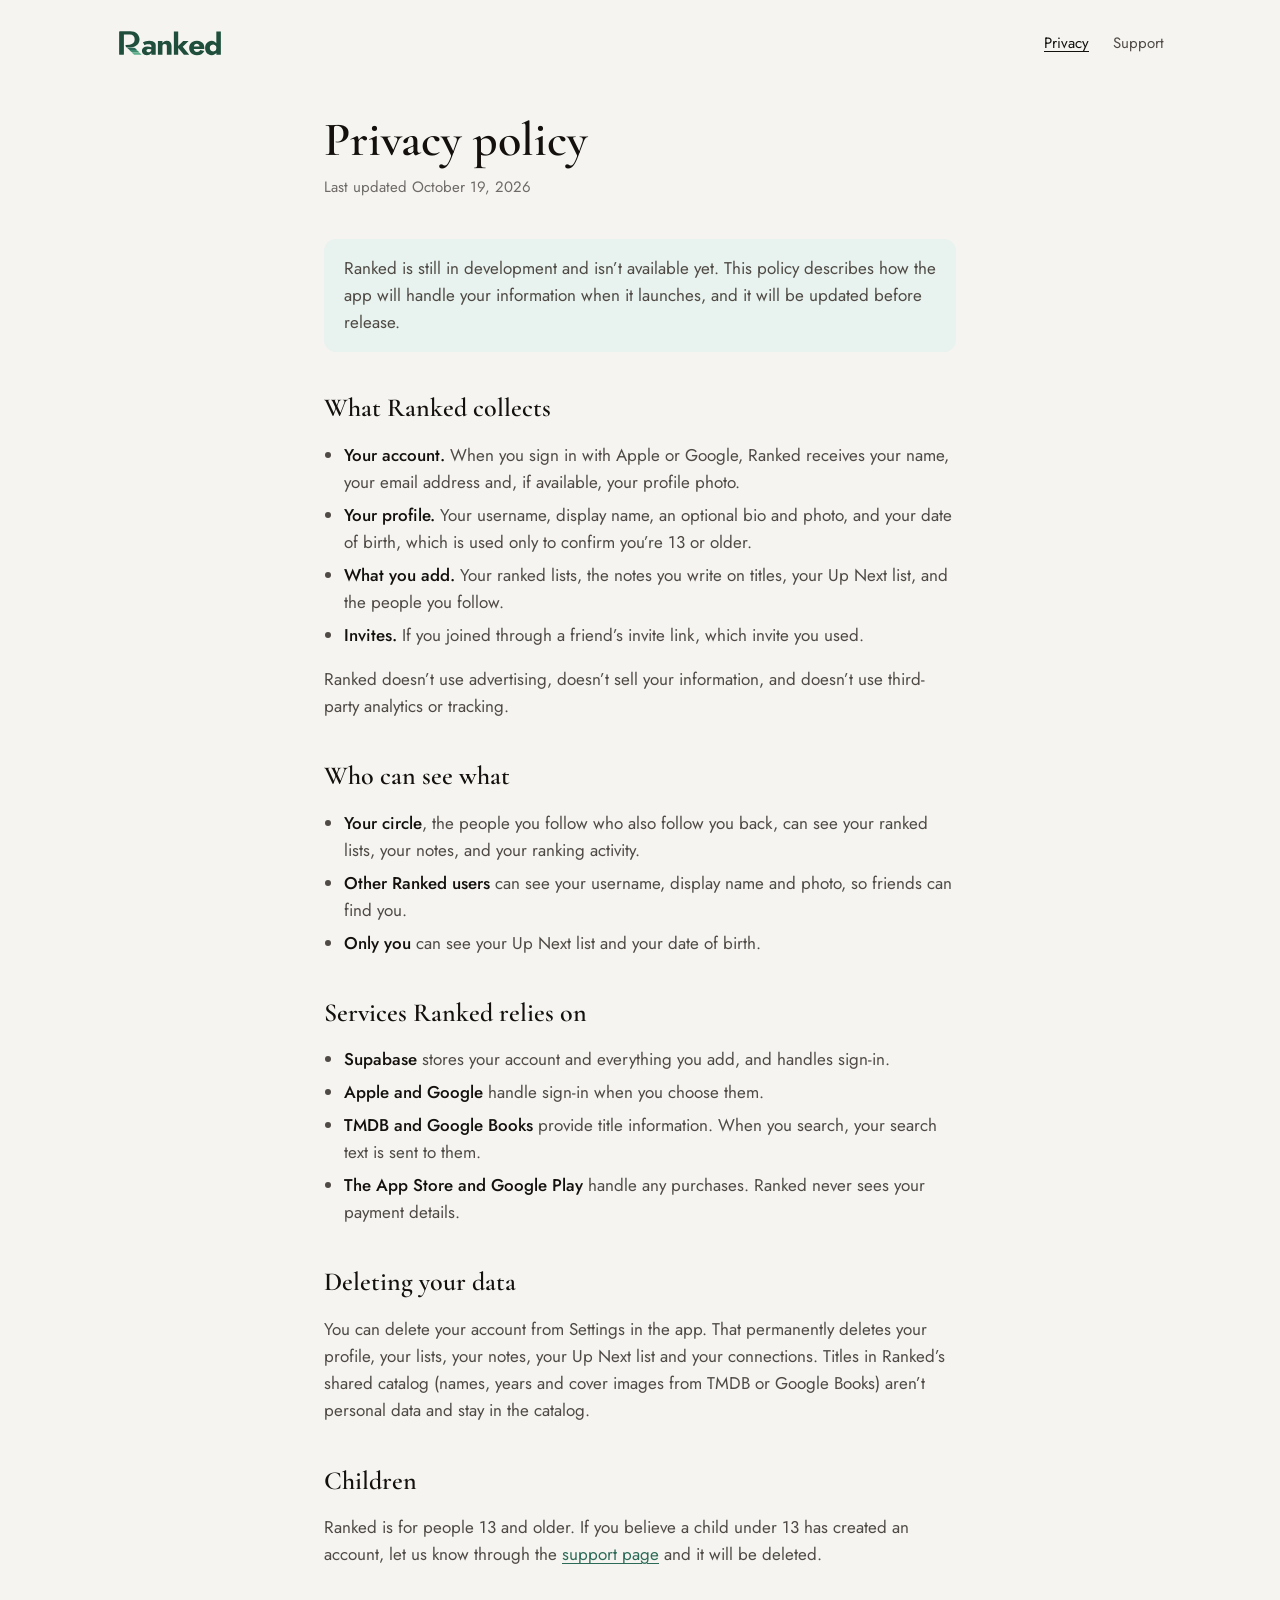
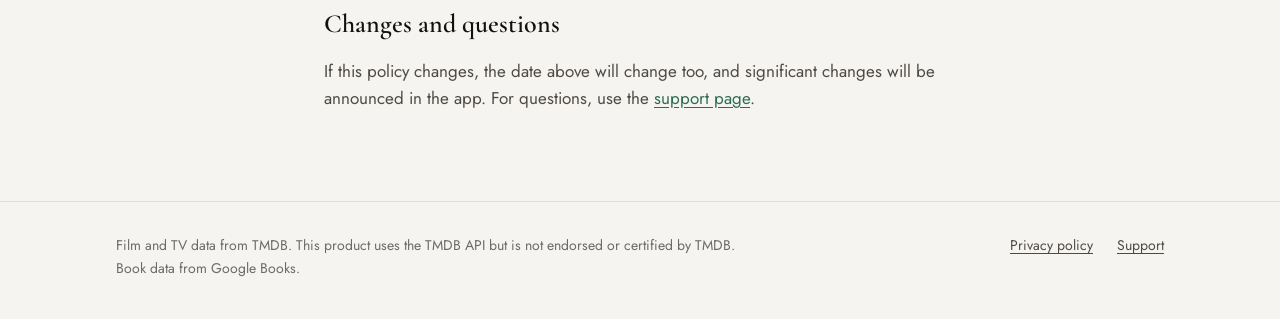
==== privacy.html @ aae432b9 "Ranked public site: landing, privacy policy, support Co-Authored-By: Claude Opus 5.5 <noreply@anthro" ====
<!doctype html>
<html lang="en">
<head>
  <meta charset="utf-8">
  <meta name="viewport" content="width=device-width, initial-scale=1">
  <title>Privacy policy — Ranked</title>
  <meta name="description" content="How Ranked collects, uses and shares your information.">
  <link rel="icon" href="assets/favicon.svg" type="image/svg+xml">
  <link rel="preconnect" href="https://fonts.googleapis.com">
  <link rel="preconnect" href="https://fonts.gstatic.com" crossorigin>
  <link rel="stylesheet" href="https://fonts.googleapis.com/css2?family=Cormorant+Garamond:ital,wght@0,500;0,600;1,500&family=Jost:wght@400;500&display=swap">
  <link rel="stylesheet" href="assets/style.css">
</head>
<body>
  <header class="site-header">
    <div class="wrap">
      <a class="wordmark" href="./" aria-label="Ranked home">
        <picture>
          <source srcset="assets/ranked-dark-wordmark.svg" media="(prefers-color-scheme: dark)">
          <img src="assets/ranked-light-wordmark.svg" alt="Ranked">
        </picture>
      </a>
      <nav class="site-nav" aria-label="Site">
        <a href="privacy.html" aria-current="page">Privacy</a>
        <a href="support.html">Support</a>
      </nav>
    </div>
  </header>

  <main class="doc">
    <div class="wrap">
      <h1>Privacy policy</h1>
      <p class="updated">Last updated October 19, 2026</p>

      <p class="note">Ranked is still in development and isn’t available yet. This policy describes how the app will handle your information when it launches, and it will be updated before release.</p>

      <h2>What Ranked collects</h2>
      <ul>
        <li><strong>Your account.</strong> When you sign in with Apple or Google, Ranked receives your name, your email address and, if available, your profile photo.</li>
        <li><strong>Your profile.</strong> Your username, display name, an optional bio and photo, and your date of birth, which is used only to confirm you’re 13 or older.</li>
        <li><strong>What you add.</strong> Your ranked lists, the notes you write on titles, your Up Next list, and the people you follow.</li>
        <li><strong>Invites.</strong> If you joined through a friend’s invite link, which invite you used.</li>
      </ul>
      <p>Ranked doesn’t use advertising, doesn’t sell your information, and doesn’t use third-party analytics or tracking.</p>

      <h2>Who can see what</h2>
      <ul>
        <li><strong>Your circle</strong>, the people you follow who also follow you back, can see your ranked lists, your notes, and your ranking activity.</li>
        <li><strong>Other Ranked users</strong> can see your username, display name and photo, so friends can find you.</li>
        <li><strong>Only you</strong> can see your Up Next list and your date of birth.</li>
      </ul>

      <h2>Services Ranked relies on</h2>
      <ul>
        <li><strong>Supabase</strong> stores your account and everything you add, and handles sign-in.</li>
        <li><strong>Apple and Google</strong> handle sign-in when you choose them.</li>
        <li><strong>TMDB and Google Books</strong> provide title information. When you search, your search text is sent to them.</li>
        <li><strong>The App Store and Google Play</strong> handle any purchases. Ranked never sees your payment details.</li>
      </ul>

      <h2>Deleting your data</h2>
      <p>You can delete your account from Settings in the app. That permanently deletes your profile, your lists, your notes, your Up Next list and your connections. Titles in Ranked’s shared catalog (names, years and cover images from TMDB or Google Books) aren’t personal data and stay in the catalog.</p>

      <h2>Children</h2>
      <p>Ranked is for people 13 and older. If you believe a child under 13 has created an account, let us know through the <a href="support.html">support page</a> and it will be deleted.</p>

      <h2>Changes and questions</h2>
      <p>If this policy changes, the date above will change too, and significant changes will be announced in the app. For questions, use the <a href="support.html">support page</a>.</p>
    </div>
  </main>

  <footer class="site-footer">
    <div class="wrap">
      <p>Film and TV data from TMDB. This product uses the TMDB API but is not endorsed or certified by TMDB. Book data from Google Books.</p>
      <nav aria-label="Footer">
        <a href="privacy.html">Privacy policy</a>
        <a href="support.html">Support</a>
      </nav>
    </div>
  </footer>
</body>
</html>
---- assets/style.css ----
/* Ranked public site. Tokens mirror the app design spec (Design/ranked-design-spec.html v0.5). */
:root {
  --bg: #F5F4F0;
  --surface: #FFFFFF;
  --border: #E0DDD9;
  --text: #13100D;
  --text2: #4F4A45;
  --text3: #6E6A67;
  --accent: #2C6B57;
  --accent-lt: #E8F2EE;
  --gold: #B8941F;
  --watch: #4A6FA5;
  --display: 'Cormorant Garamond', Georgia, serif;
  --body: 'Jost', system-ui, sans-serif;
  color-scheme: light;
}
@media (prefers-color-scheme: dark) {
  :root {
    --bg: #111009;
    --surface: #1C1A17;
    --border: #32302C;
    --text: #F0EDE8;
    --text2: #BDB8B0;
    --text3: #8C8985;
    --accent: #3D8C6F;
    --accent-lt: #1A3329;
    --gold: #D4AC30;
    --watch: #7BA3D8;
    color-scheme: dark;
  }
}

*, *::before, *::after { box-sizing: border-box; }
html { -webkit-text-size-adjust: 100%; }
body {
  margin: 0;
  background: var(--bg);
  color: var(--text);
  font-family: var(--body);
  font-size: 1.0625rem;      /* 17px */
  line-height: 1.6;
}
a { color: var(--accent); text-underline-offset: 0.18em; }
a:hover { text-decoration-thickness: 2px; }
:focus-visible { outline: 2px solid var(--accent); outline-offset: 3px; border-radius: 2px; }

.wrap { max-width: 68rem; margin: 0 auto; padding: 0 1.25rem; }

/* Header */
.site-header { padding: 1.75rem 0 0; }
.site-header .wrap { display: flex; align-items: center; justify-content: space-between; gap: 1rem; }
.wordmark img { display: block; height: 30px; width: auto; }
.site-nav { display: flex; gap: 1.5rem; font-size: 0.9375rem; }
.site-nav a { color: var(--text2); text-decoration: none; }
.site-nav a:hover, .site-nav a[aria-current="page"] { color: var(--text); text-decoration: underline; }

/* Landing hero: copy left, a ranked list right */
.hero { padding: 4.5rem 0 4rem; }
.hero .wrap { display: grid; grid-template-columns: minmax(0, 1.1fr) minmax(0, 0.9fr); gap: 4rem; align-items: center; }
.hero h1 {
  font-family: var(--display);
  font-weight: 600;
  font-size: clamp(2.5rem, 5.2vw, 4.25rem);
  line-height: 1.05;
  letter-spacing: -0.01em;
  margin: 0 0 1.5rem;
  text-wrap: balance;
}
.hero .lede { font-size: 1.1875rem; color: var(--text2); max-width: 34rem; margin: 0 0 1.25rem; }
.status { font-size: 0.9375rem; color: var(--text3); margin: 0; }

/* The memorable element: a friend's list with large italic rank numerals */
.list-card { margin: 0; background: var(--surface); border: 1px solid var(--border); border-radius: 18px; padding: 1.5rem 1.75rem 1rem; }
.list-card h2 { font-family: var(--body); font-weight: 500; font-size: 0.9375rem; color: var(--text2); margin: 0 0 0.5rem; }
.ranked { list-style: none; margin: 0; padding: 0; }
.ranked li {
  display: grid;
  grid-template-columns: 3.25rem 1fr;
  align-items: baseline;
  padding: 0.7rem 0;
  border-top: 1px solid var(--border);
}
.ranked li:first-child { border-top: 0; }
.rank {
  font-family: var(--display);
  font-style: italic;
  font-weight: 500;
  font-size: 2.5rem;
  line-height: 1;
  color: var(--text3);
}
.ranked li:first-child .rank { color: var(--text); }  /* gold is 2.88:1 on white: too low even for large text */
.title { font-family: var(--display); font-weight: 600; font-size: 1.375rem; line-height: 1.25; }
.creator { display: block; font-family: var(--body); font-size: 0.875rem; color: var(--text3); font-weight: 400; }

/* How it works */
.how { padding: 3.5rem 0 4.5rem; border-top: 1px solid var(--border); }
.how .wrap { display: grid; grid-template-columns: repeat(3, minmax(0, 1fr)); gap: 3rem; }
.how h2 { font-family: var(--display); font-weight: 600; font-size: 1.75rem; line-height: 1.2; margin: 0 0 0.75rem; }
.how p { color: var(--text2); margin: 0; max-width: 30rem; }
.versus { font-family: var(--display); font-style: italic; color: var(--text); }

/* Document pages (privacy, support) */
.doc { padding: 3.5rem 0 4.5rem; }
.doc .wrap { max-width: 42rem; }
.doc h1 { font-family: var(--display); font-weight: 600; font-size: clamp(2.25rem, 4.5vw, 3rem); line-height: 1.1; margin: 0 0 0.5rem; }
.doc .updated { color: var(--text3); font-size: 0.9375rem; margin: 0 0 2.5rem; }
.doc h2 { font-family: var(--display); font-weight: 600; font-size: 1.625rem; line-height: 1.25; margin: 2.5rem 0 0.75rem; }
.doc p, .doc li { color: var(--text2); }
.doc strong { color: var(--text); font-weight: 500; }
.doc ul { padding-left: 1.25rem; }
.doc li { margin: 0.35rem 0; }
.note { background: var(--accent-lt); border-radius: 12px; padding: 1rem 1.25rem; color: var(--text); }

/* Footer */
.site-footer { border-top: 1px solid var(--border); padding: 2rem 0 2.5rem; font-size: 0.875rem; color: var(--text3); }
.site-footer .wrap { display: flex; flex-wrap: wrap; gap: 0.75rem 2rem; justify-content: space-between; }
.site-footer p { margin: 0; max-width: 40rem; }
.site-footer nav { display: flex; gap: 1.5rem; }
.site-footer a { color: var(--text2); }

@media (max-width: 760px) {
  .hero { padding: 3rem 0 3rem; }
  .hero .wrap { grid-template-columns: 1fr; gap: 2.5rem; }
  .how .wrap { grid-template-columns: 1fr; gap: 2rem; }
  .site-nav { gap: 1rem; }
}
@media (prefers-reduced-motion: reduce) { * { transition: none !important; animation: none !important; } }
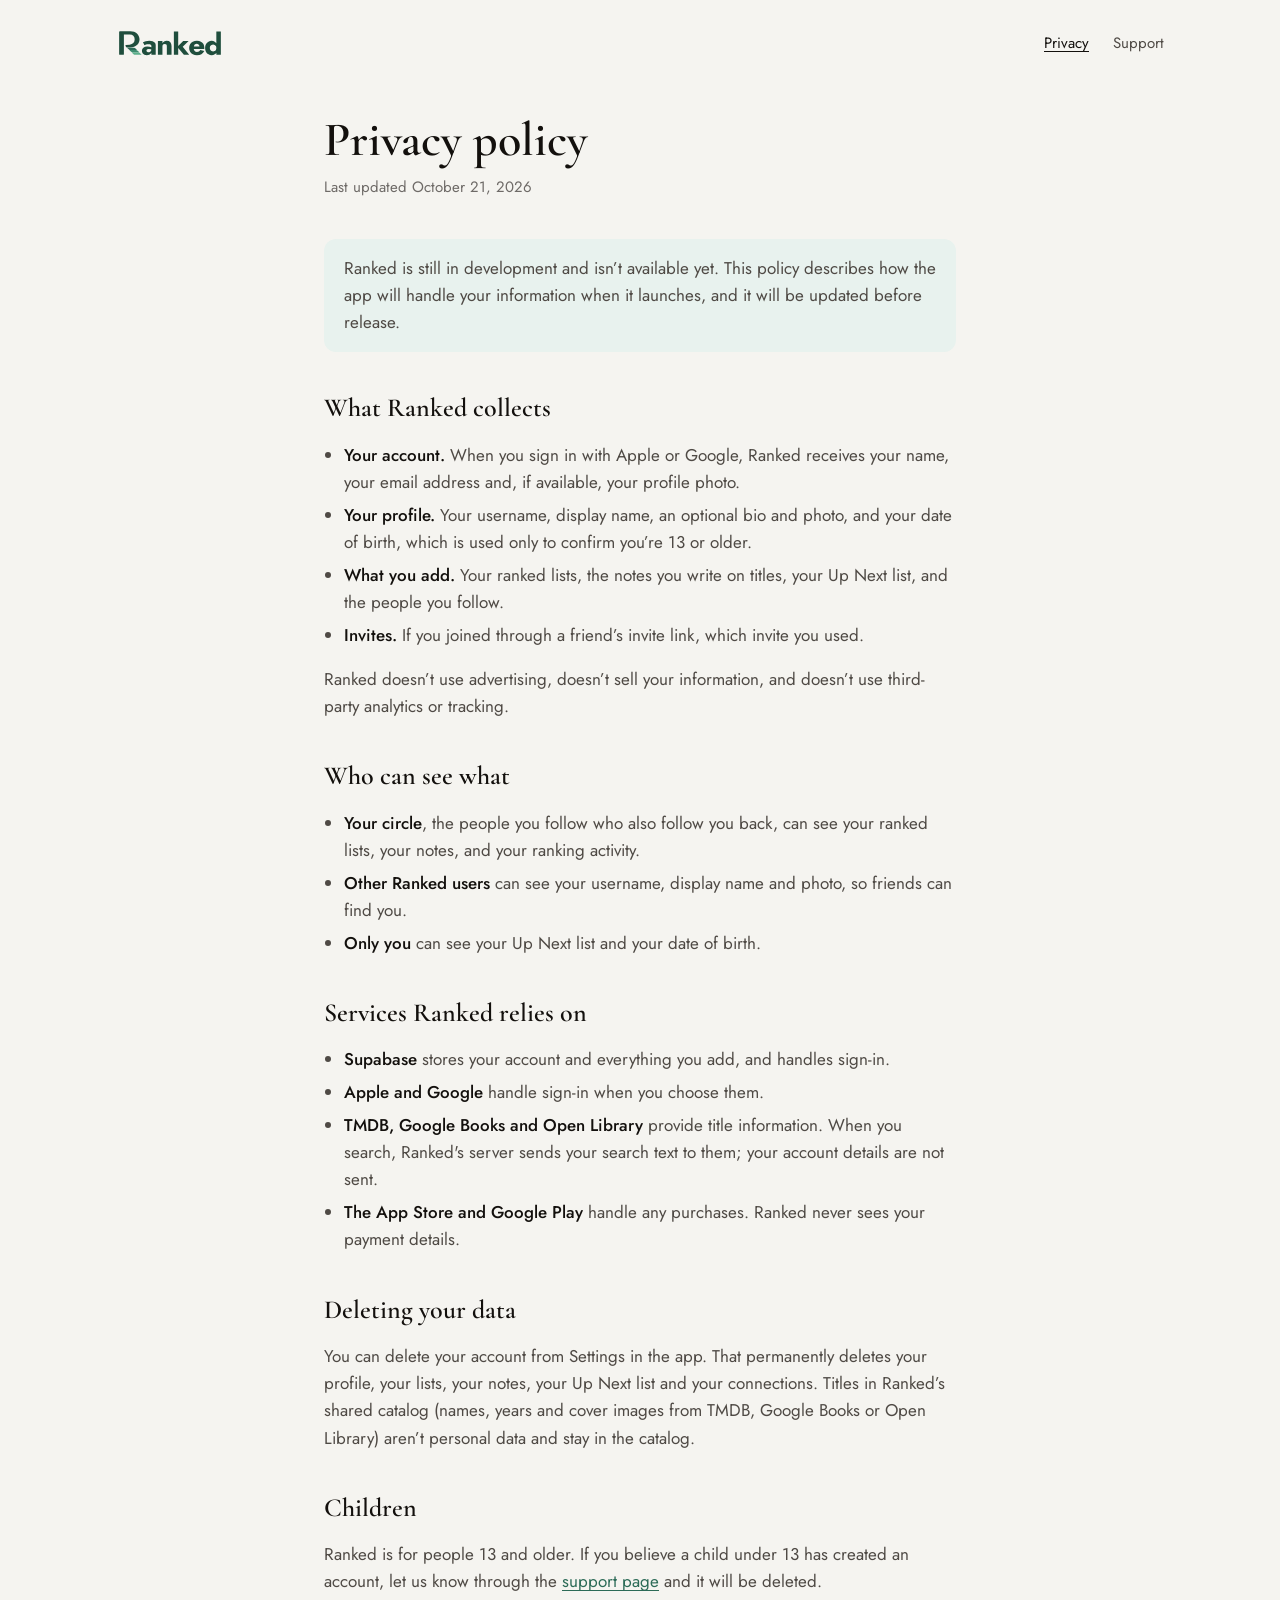
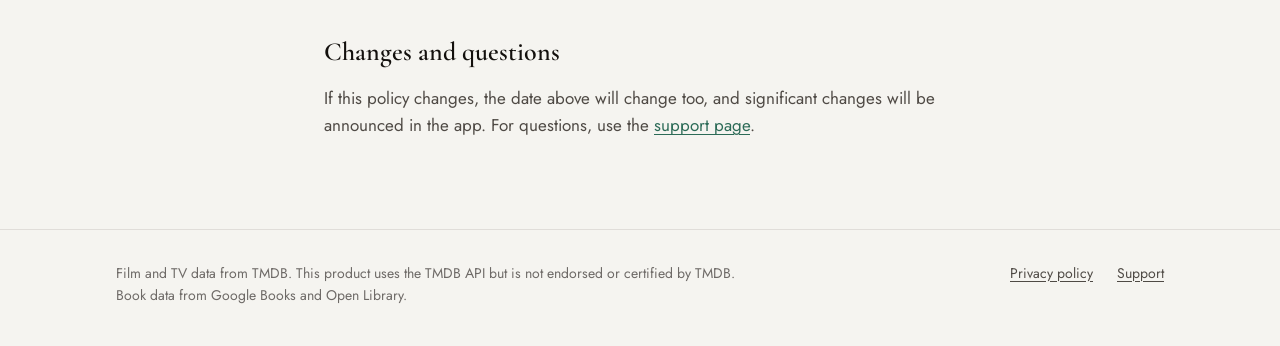
==== commit 8ac9b9e5: "Credit Open Library as a book source (privacy, support, footer) Co-Authored-By: Claude Opus 5.5 <nor" ====
--- a/privacy.html
+++ b/privacy.html
@@ -30,7 +30,7 @@
   <main class="doc">
     <div class="wrap">
       <h1>Privacy policy</h1>
-      <p class="updated">Last updated October 19, 2026</p>
+      <p class="updated">Last updated October 21, 2026</p>
 
       <p class="note">Ranked is still in development and isn’t available yet. This policy describes how the app will handle your information when it launches, and it will be updated before release.</p>
 
@@ -54,12 +54,12 @@
       <ul>
         <li><strong>Supabase</strong> stores your account and everything you add, and handles sign-in.</li>
         <li><strong>Apple and Google</strong> handle sign-in when you choose them.</li>
-        <li><strong>TMDB and Google Books</strong> provide title information. When you search, your search text is sent to them.</li>
+        <li><strong>TMDB, Google Books and Open Library</strong> provide title information. When you search, Ranked's server sends your search text to them; your account details are not sent.</li>
         <li><strong>The App Store and Google Play</strong> handle any purchases. Ranked never sees your payment details.</li>
       </ul>
 
       <h2>Deleting your data</h2>
-      <p>You can delete your account from Settings in the app. That permanently deletes your profile, your lists, your notes, your Up Next list and your connections. Titles in Ranked’s shared catalog (names, years and cover images from TMDB or Google Books) aren’t personal data and stay in the catalog.</p>
+      <p>You can delete your account from Settings in the app. That permanently deletes your profile, your lists, your notes, your Up Next list and your connections. Titles in Ranked’s shared catalog (names, years and cover images from TMDB, Google Books or Open Library) aren’t personal data and stay in the catalog.</p>
 
       <h2>Children</h2>
       <p>Ranked is for people 13 and older. If you believe a child under 13 has created an account, let us know through the <a href="support.html">support page</a> and it will be deleted.</p>
@@ -71,7 +71,7 @@
 
   <footer class="site-footer">
     <div class="wrap">
-      <p>Film and TV data from TMDB. This product uses the TMDB API but is not endorsed or certified by TMDB. Book data from Google Books.</p>
+      <p>Film and TV data from TMDB. This product uses the TMDB API but is not endorsed or certified by TMDB. Book data from Google Books and Open Library.</p>
       <nav aria-label="Footer">
         <a href="privacy.html">Privacy policy</a>
         <a href="support.html">Support</a>
